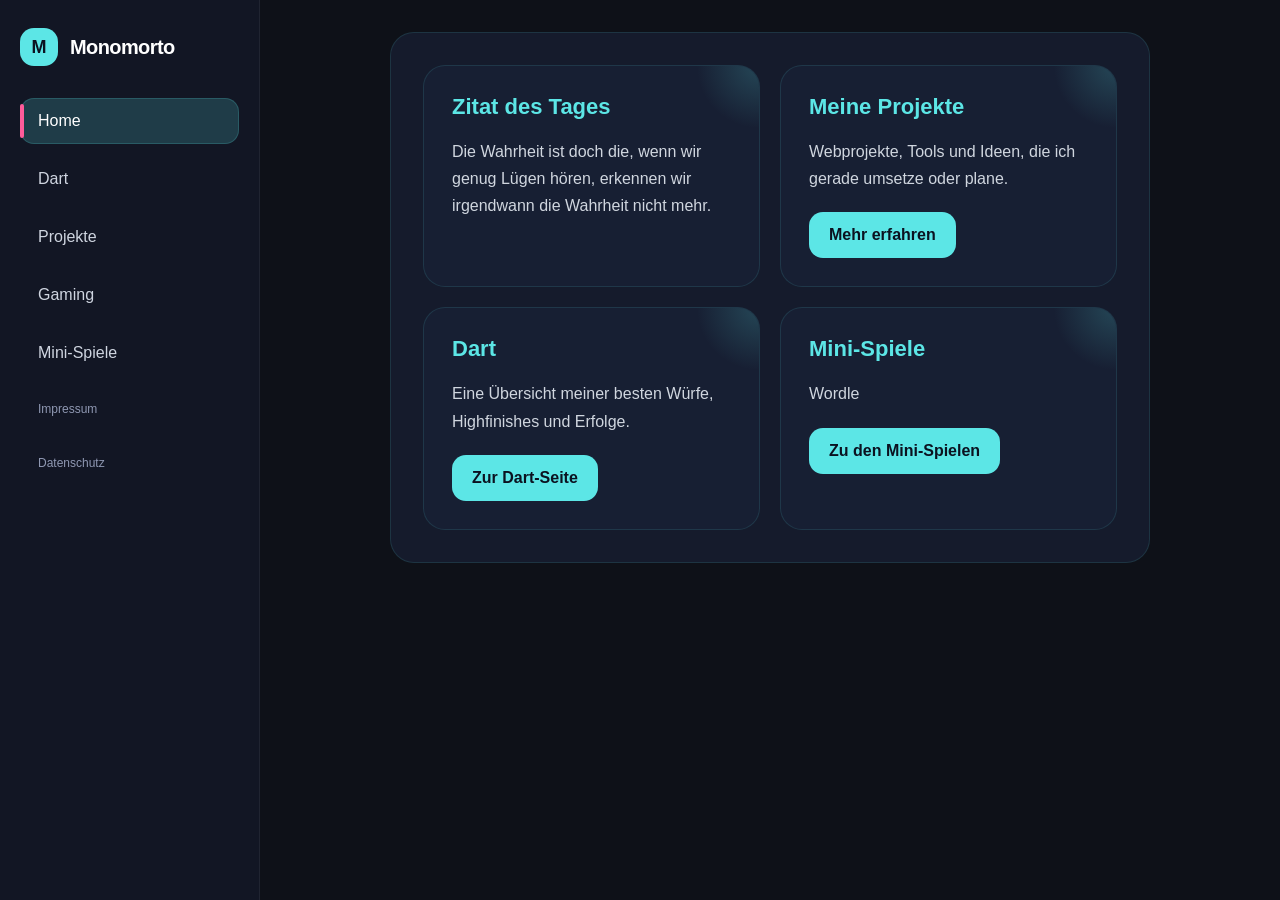
==== index.html @ f555e35b "Add daily quote section to homepage" ====
<!DOCTYPE html>
<html lang="de">
<head>
  <meta charset="UTF-8">
  <meta name="viewport" content="width=device-width, initial-scale=1.0">
  <meta name="robots" content="noindex, nofollow">
  <link rel="icon" type="image/png" href="images/output-onlinepngtools.png">
  <title>Monomorto</title>
  <link rel="stylesheet" href="styles.css">

  <style>
    /* ===== MOBILE FIX ===== */
    @media (max-width: 768px) {

      .app {
        display: flex;
        flex-direction: column;
      }

      /* Sidebar → oben */
      .sidebar {
        width: 100%;
        padding: 12px 16px;
        display: flex;
        flex-direction: column;
        align-items: flex-start;
      }

      .brand {
        display: flex;
        align-items: center;
        gap: 10px;
        margin-bottom: 10px;
      }

      .brand-title {
        font-size: 16px;
      }

      .sidebar-nav {
        display: flex;
        flex-wrap: wrap;
        gap: 8px;
        width: 100%;
      }

      .sidebar-nav li {
        margin: 0;
      }

      .sidebar-nav a {
        font-size: 13px;
        padding: 6px 10px;
      }

      /* Impressum / Datenschutz */
      .sidebar-nav li:last-child,
      .sidebar-nav li:nth-last-child(2) {
        width: 100%;
        margin-top: 4px;
      }

      /* Main */
      .main {
        padding: 12px;
      }

      /* Topbar */
      .topbar {
        display: flex;
        flex-direction: column;
        gap: 10px;
        align-items: flex-start;
      }

      .topbar h1 {
        font-size: 20px;
      }

      .topbar .button {
        width: 100%;
        text-align: center;
      }

      /* Grid */
      .grid {
        display: flex;
        flex-direction: column;
        gap: 12px;
        margin-top: 12px;
      }

      /* Cards */
      .card {
        width: 100%;
        padding: 16px;
      }

      .card h2 {
        font-size: 18px;
      }

      .card p {
        font-size: 14px;
      }

      /* Buttons */
      .card .button {
        display: block;
        width: 100%;
        text-align: center;
        margin-top: 8px;
      }
    }
  </style>
</head>

<body>
  <div class="app">

    <aside class="sidebar">
      <div class="brand">
        <span class="brand-blob">M</span>
        <div>
          <p class="brand-title">Monomorto</p>
        </div>
      </div>

      <ul class="sidebar-nav">
        <li><a href="index.html" class="active">Home</a></li>
        <li><a href="dart.html">Dart</a></li>
        <li><a href="projekte.html">Projekte</a></li>
        <li><a href="gaming.html">Gaming</a></li>
        <li><a href="minispiele.html">Mini-Spiele</a></li>

        <li style="margin-top: 12px;">
          <a href="impressum.html" style="font-size: 12px; color: #8f98b2;">Impressum</a>
        </li>
        <li>
          <a href="datenschutz.html" style="font-size: 12px; color: #8f98b2;">Datenschutz</a>
        </li>
      </ul>
    </aside>

    <main class="main">
      <section class="section">

        

        <div class="grid">

        <article class="card" id="daily-quote-card">
          <h2>Zitat des Tages</h2>
          <p id="daily-quote"></p>
        </article>


          <article class="card">
            <h2>Meine Projekte</h2>
            <p>Webprojekte, Tools und Ideen, die ich gerade umsetze oder plane.</p>
            <a href="projekte.html" class="button">Mehr erfahren</a>
          </article>

          <article class="card">
            <h2>Dart</h2>
            <p>Eine Übersicht meiner besten Würfe, Highfinishes und Erfolge.</p>
            <a href="dart.html" class="button">Zur Dart-Seite</a>
          </article>

          <article class="card">
            <h2>Mini-Spiele</h2>
            <p>Wordle</p>
            <a href="minispiele.html" class="button">Zu den Mini-Spielen</a>
          </article>

        </div>
      </section>
    </main>

  </div>
  <script>
    const dailyQuotes = [
      "Die Wahrheit ist doch die, wenn wir genug Lügen hören, erkennen wir irgendwann die Wahrheit nicht mehr."
    ];

    const now = new Date();
    const dayIndex = Math.floor(now.getTime() / 86400000) % dailyQuotes.length;
    const quoteEl = document.getElementById('daily-quote');

    if (quoteEl) {
      quoteEl.textContent = dailyQuotes[dayIndex];
    }
  </script>
</body>
</html>
---- styles.css ----
:root {
  color-scheme: dark;
  font-family: 'Inter', 'Segoe UI', Tahoma, Geneva, Verdana, sans-serif;
  background: #0e1118;
  color: #e7eaee;
}
* {
  box-sizing: border-box;
}
html, body {
  margin: 0;
  min-height: 100vh;
}
body {
  background: #0e1118;
  color: #e7eaee;
}
a {
  color: #ff5b9a;
  text-decoration: none;
}
a:hover {
  text-decoration: underline;
}
.app {
  display: flex;
  min-height: 100vh;
}
.sidebar {
  width: 260px;
  padding: 28px 20px;
  background: #121624;
  border-right: 1px solid rgba(255,255,255,0.06);
  position: fixed;
  height: 100vh;
  overflow-y: auto;
}
.brand {
  display: flex;
  align-items: center;
  gap: 12px;
  margin-bottom: 32px;
}
.brand-blob {
  width: 38px;
  height: 38px;
  border-radius: 14px;
  background: #5ce6e6;
  background-image: none;
  display: inline-flex;
  align-items: center;
  justify-content: center;
  color: #0b1220;
  font-weight: 700;
  font-size: 18px;
}
.brand-title {
  font-size: 20px;
  font-weight: 700;
  letter-spacing: -0.03em;
  margin: 0;
  color: #ffffff;
}
.sidebar-nav {
  list-style: none;
  padding: 0;
  margin: 0;
}
.sidebar-nav li {
  margin-bottom: 12px;
}
.sidebar-nav a {
  display: block;
  color: #cfd5e0;
  text-decoration: none;
  padding: 14px 18px;
  border-radius: 14px;
  transition: background 0.2s ease, color 0.2s ease, transform 0.2s ease;
  font-weight: 500;
  position: relative;
}
.sidebar-nav a.meta-link {
  font-size: 12px;
  color: #8f98b2;
  padding: 10px 14px;
}
.sidebar-nav a.meta-link:hover {
  background: rgba(92, 230, 230, 0.08);
  color: #ffffff;
}
.sidebar-nav a:hover {
  background: rgba(92, 230, 230, 0.12);
  color: #ffffff;
  transform: translateX(2px);
}
.sidebar-nav a.active {
  background: rgba(92,230,230,0.18);
  color: #ffffff;
  box-shadow: inset 0 0 0 1px rgba(92,230,230,0.18);
}
.sidebar-nav a.active::before {
  content: '';
  position: absolute;
  left: 0;
  top: 6px;
  bottom: 6px;
  width: 4px;
  border-radius: 4px;
  background: #ff5b9a;
}
.main {
  flex: 1;
  padding: 32px;
  margin-left: 260px;
}
.section {
  max-width: 760px;
  margin: 0 auto;
  background: rgba(22, 29, 45, 0.96);
  border: 1px solid rgba(92,230,230,0.12);
  border-radius: 24px;
  padding: 32px;
}
h1 {
  margin: 0 0 24px;
  font-size: 32px;
  color: #ffffff;
}
h2, h3 {
  margin: 0 0 18px;
  color: #5ce6e6;
}
h2 {
  font-size: 24px;
}
h3 {
  font-size: 20px;
}
p {
  margin: 0 0 20px;
  color: #d0d6df;
  line-height: 1.7;
}
.button {
  display: inline-flex;
  align-items: center;
  justify-content: center;
  padding: 14px 20px;
  background: #5ce6e6;
  background-image: none;
  color: #0b1220;
  text-decoration: none;
  border-radius: 14px;
  font-weight: 700;
  transition: transform 0.2s ease, opacity 0.2s ease;
}
.button:hover {
  transform: translateY(-2px);
  opacity: 0.95;
}
.youtube-preview {
  position: relative;
  width: 100%;
  padding-top: 56.25%;
  margin: 20px 0 16px;
  border-radius: 18px;
  overflow: hidden;
  border: 1px solid rgba(255,255,255,0.08);
  background: #0a0f1a;
}
.youtube-preview iframe {
  position: absolute;
  top: 0;
  left: 0;
  width: 100%;
  height: 100%;
  border: 0;
}
.section > div + div {
  margin-top: 60px;
}
.youtube-preview {
  display: none;
}
.topbar {
  display: flex;
  justify-content: space-between;
  align-items: center;
  gap: 12px;
  margin-bottom: 24px;
  padding: 20px;
  background: #121624;
  border: 1px solid rgba(92,230,230,0.12);
  border-radius: 22px;
  box-shadow: inset 0 0 0 1px rgba(255,255,255,0.02);
}
.topbar h1 {
  margin: 0;
  font-size: 28px;
  font-weight: 700;
  color: #ffffff;
  text-shadow: 0 1px 10px rgba(92,230,230,0.12);
}
.topbar a {
  display: inline-flex;
  align-items: center;
  justify-content: center;
  padding: 12px 18px;
  background: #1f2637;
  color: #e7eaee;
  text-decoration: none;
  border-radius: 14px;
  border: 1px solid rgba(255,255,255,0.08);
  transition: background 0.2s ease;
  font-weight: 600;
}
.topbar a:hover {
  background: #2f3851;
}
.grid {
  display: grid;
  grid-template-columns: repeat(auto-fit, minmax(240px, 1fr));
  gap: 20px;
}
.card {
  background: #171f33;
  border: 1px solid rgba(92,230,230,0.12);
  border-radius: 22px;
  padding: 28px;
  position: relative;
  overflow: hidden;
}
.card::after {
  content: '';
  position: absolute;
  top: 0;
  right: 0;
  width: 80px;
  height: 80px;
  background: radial-gradient(circle at top right, rgba(92,230,230,0.20), transparent 55%);
  pointer-events: none;
}
.card h2 {
  margin: 0 0 18px;
  font-size: 22px;
  color: #5ce6e6;
  font-weight: 700;
  position: relative;
  z-index: 1;
}
.card .count {
  font-size: 72px;
  font-weight: 800;
  margin: 0;
  color: #ffffff;
  letter-spacing: -0.06em;
}
.card small {
  color: #8f98b2;
  display: block;
  margin-top: 10px;
  font-size: 12px;
}
.entry-list {
  list-style: none;
  padding: 0;
  margin: 18px 0 0;
}
.entry-list li {
  color: #d0d6df;
  padding: 8px 0;
  border-bottom: 1px solid rgba(255,255,255,0.06);
  font-size: 14px;
  line-height: 1.6;
  position: relative;
}
.entry-list li:last-child {
  border-bottom: none;
}
.entry-list li::before {
  content: '';
  position: absolute;
  left: -10px;
  top: 50%;
  transform: translateY(-50%);
  width: 6px;
  height: 6px;
  border-radius: 50%;
  background: #ff5b9a;
}
.filter-panel {
  display: flex;
  flex-wrap: wrap;
  gap: 16px;
  align-items: flex-end;
  margin-bottom: 24px;
  padding: 20px;
  background: rgba(22, 29, 45, 0.96);
  border: 1px solid rgba(92,230,230,0.12);
  border-radius: 20px;
}
.filter-group {
  display: flex;
  flex-direction: column;
  min-width: 180px;
  flex: 1;
}
.filter-group label {
  font-size: 13px;
  color: #8f98b2;
  margin-bottom: 8px;
}
.filter-input {
  width: 100%;
  padding: 12px 14px;
  border-radius: 14px;
  border: 1px solid rgba(255,255,255,0.08);
  background: #122033;
  color: #e7eaee;
  font-size: 14px;
}
.filter-actions {
  display: flex;
  flex-wrap: wrap;
  gap: 10px;
  flex: 2;
}
.filter-button {
  padding: 12px 18px;
  border-radius: 14px;
  border: 1px solid rgba(255,255,255,0.08);
  background: #1f2637;
  color: #e7eaee;
  font-weight: 600;
  cursor: pointer;
  transition: transform 0.2s ease, background 0.2s ease;
}
.filter-button:hover,
.filter-button.active {
  background: #5ce6e6;
  color: #0b1220;
  transform: translateY(-1px);
}
.tab-content {
  margin-top: 28px;
}
.section-title {
  margin: 0 0 18px;
  color: #ff5b9a;
  font-size: 24px;
  letter-spacing: -0.02em;
}
.steam-account,
.top-games {
  padding: 22px;
  border-radius: 18px;
  background: rgba(255,255,255,0.03);
  border: 1px solid rgba(92,230,230,0.08);
  margin-bottom: 20px;
}
.steam-account p,
.top-games p {
  margin: 0.35rem 0;
  color: #d0d6df;
}
.steam-account strong {
  color: #5ce6e6;
}
.top-games ul {
  list-style: none;
  margin: 16px 0 0;
  padding: 0;
  display: grid;
  gap: 12px;
}
.top-games li {
  display: grid;
  grid-template-columns: minmax(0, 1fr) auto;
  align-items: center;
  gap: 14px;
  padding: 14px 16px;
  border-radius: 14px;
  background: rgba(255,255,255,0.04);
  border: 1px solid rgba(255,255,255,0.08);
}
.game-info {
  display: flex;
  align-items: center;
  gap: 12px;
  color: #e7eaee;
  font-weight: 500;
}
.game-info img {
  width: 24px;
  height: 24px;
  border-radius: 6px;
  object-fit: cover;
}
.game-info a {
  color: #ff5b9a;
  text-decoration: none;
}
.game-info a:hover {
  text-decoration: underline;
}
.playtime {
  color: #d0d6df;
  font-size: 0.95rem;
  white-space: nowrap;
}

/* Mobile Optimierung */
@media (max-width: 1024px) {
  .app {
    display: block;
  }
  
  .sidebar {
    width: 100%;
    max-width: 100%;
    min-width: 0;
    height: auto !important;
    position: relative !important;
    left: auto !important;
    right: auto !important;
    padding: 8px 12px;
    border-right: none;
    border-bottom: 1px solid rgba(255,255,255,0.06);
    overflow: visible;
    box-sizing: border-box;
  }
  
  .brand {
    margin-bottom: 8px;
  }
  
  .brand-title {
    font-size: 14px;
  }
  
  .brand-blob {
    width: 28px;
    height: 28px;
    font-size: 14px;
  }
  
  .sidebar-nav {
    display: block;
    min-width: 0;
  }
  
  .sidebar-nav li {
    margin-bottom: 8px;
  }
  
  .sidebar-nav a {
    display: block;
    width: 100%;
    box-sizing: border-box;
    padding: 10px 12px;
    font-size: 13px;
    border-radius: 10px;
    white-space: normal;
  }
  
  .main {
    margin-left: 0 !important;
    padding: 16px;
    flex: 1;
    width: 100%;
    min-width: 0;
  }
  
  .section {
    padding: 16px;
    margin: 0;
    max-width: 100%;
  }
  
  .topbar {
    flex-direction: column;
    align-items: flex-start;
    padding: 16px;
  }
  
  .topbar h1 {
    font-size: 22px;
  }
  
  .grid {
    grid-template-columns: 1fr;
  }
  
  .filter-panel {
    flex-direction: column;
    padding: 16px;
    gap: 12px;
  }
  
  .filter-group {
    min-width: auto;
  }
  
  .filter-actions {
    flex-direction: column;
    gap: 10px;
  }
  
  .filter-button {
    width: 100%;
  }
  
  .card {
    padding: 20px;
  }
  
  .card h2 {
    font-size: 18px;
  }
  
  .card .count {
    font-size: 48px;
  }
  
  .entry-list li {
    font-size: 13px;
    padding: 6px 0;
  }
  
  h1 {
    font-size: 24px;
  }
  
  h2 {
    font-size: 20px;
  }
  
  h3 {
    font-size: 18px;
  }
  
  .button {
    padding: 12px 16px;
    font-size: 14px;
    width: 100%;
    text-align: center;
  }
  
  .steam-account,
  .top-games {
    padding: 16px;
  }
  
  .top-games li {
    flex-direction: column;
    align-items: flex-start;
    gap: 10px;
  }
  
  .playtime {
    width: 100%;
    text-align: left;
  }
}

@media (max-width: 680px) {
  .sidebar-nav a {
    padding: 10px 14px;
    font-size: 13px;
  }
  
  .topbar {
    padding: 14px;
  }
  
  .main {
    padding: 12px;
  }
  
  .section {
    padding: 14px;
  }
}
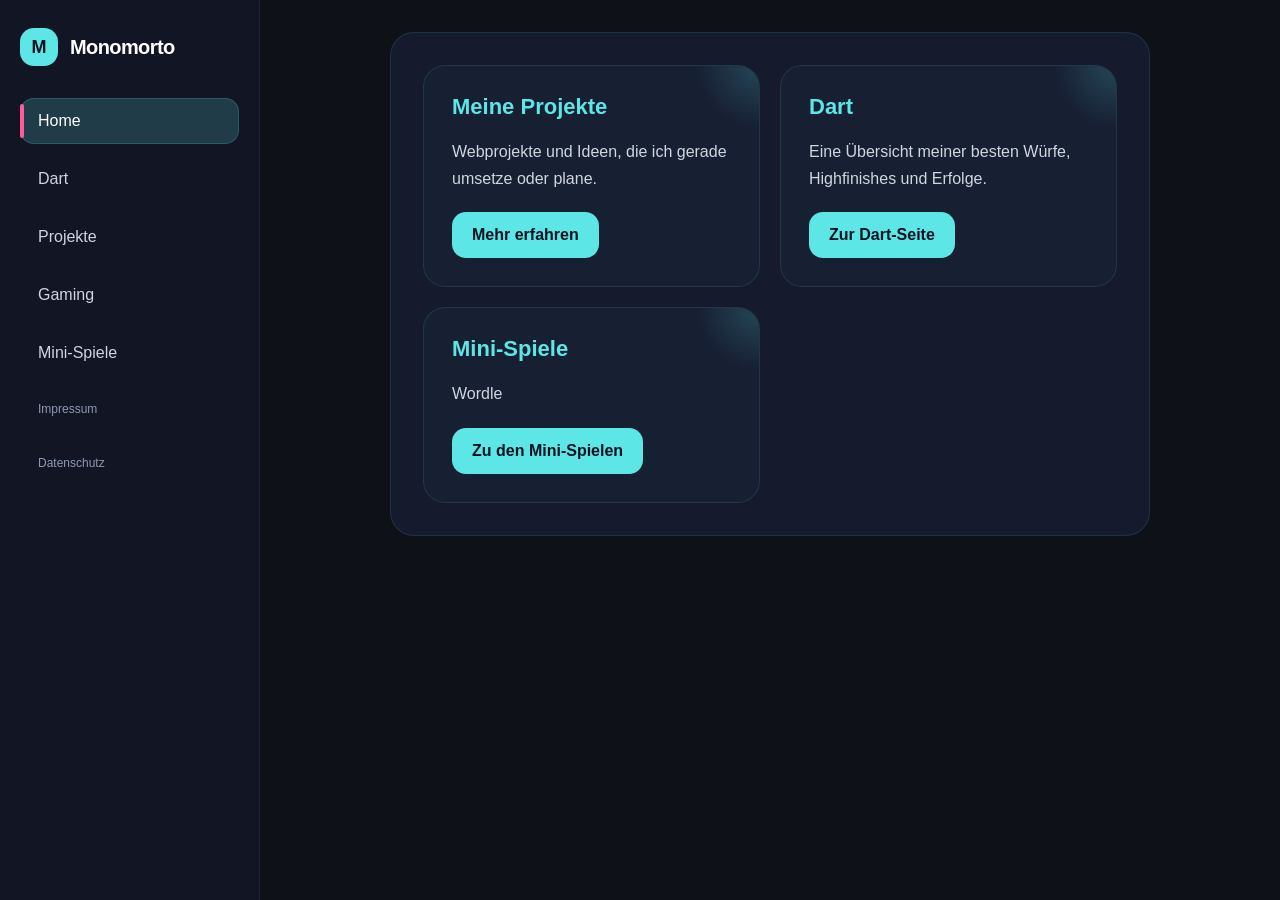
==== commit d66f8b61: "Zitate hinzugefügt" ====
--- a/index.html
+++ b/index.html
@@ -149,15 +149,9 @@
 
         <div class="grid">
 
-        <article class="card" id="daily-quote-card">
-          <h2>Zitat des Tages</h2>
-          <p id="daily-quote"></p>
-        </article>
-
-
           <article class="card">
             <h2>Meine Projekte</h2>
-            <p>Webprojekte, Tools und Ideen, die ich gerade umsetze oder plane.</p>
+            <p>Webprojekte und Ideen, die ich gerade umsetze oder plane.</p>
             <a href="projekte.html" class="button">Mehr erfahren</a>
           </article>
 
@@ -178,18 +172,5 @@
     </main>
 
   </div>
-  <script>
-    const dailyQuotes = [
-      "Die Wahrheit ist doch die, wenn wir genug Lügen hören, erkennen wir irgendwann die Wahrheit nicht mehr."
-    ];
-
-    const now = new Date();
-    const dayIndex = Math.floor(now.getTime() / 86400000) % dailyQuotes.length;
-    const quoteEl = document.getElementById('daily-quote');
-
-    if (quoteEl) {
-      quoteEl.textContent = dailyQuotes[dayIndex];
-    }
-  </script>
 </body>
 </html>
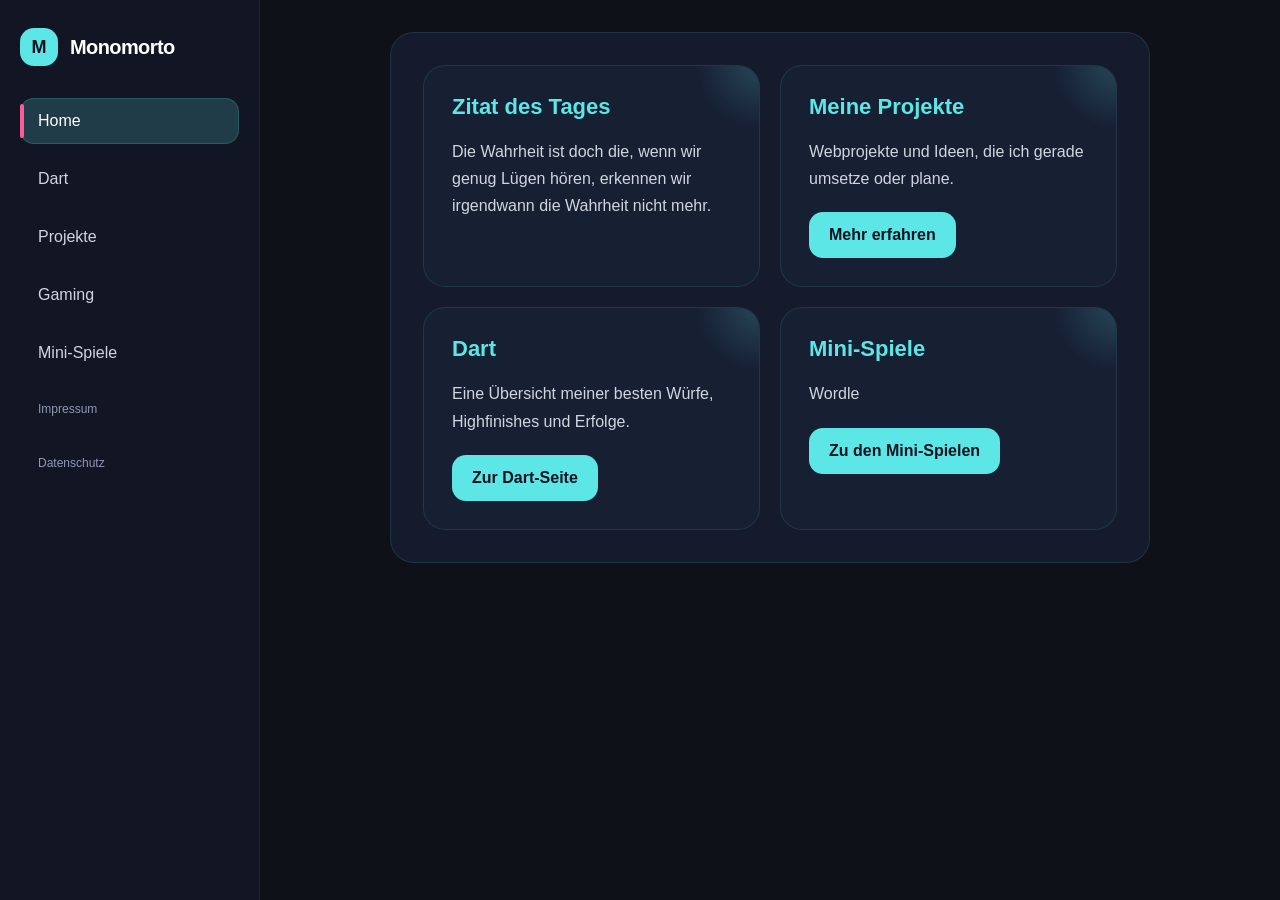
==== commit 1330f41f: "jetzt mit zitat" ====
--- a/index.html
+++ b/index.html
@@ -148,6 +148,12 @@
         
 
         <div class="grid">
+          <article class="card" id="daily-quote-card">
+          <h2>Zitat des Tages</h2>
+          <p id="daily-quote"></p>
+        </article>
+
+
 
           <article class="card">
             <h2>Meine Projekte</h2>
@@ -172,5 +178,18 @@
     </main>
 
   </div>
+  <script>
+    const dailyQuotes = [
+      "Die Wahrheit ist doch die, wenn wir genug Lügen hören, erkennen wir irgendwann die Wahrheit nicht mehr."
+    ];
+
+    const now = new Date();
+    const dayIndex = Math.floor(now.getTime() / 86400000) % dailyQuotes.length;
+    const quoteEl = document.getElementById('daily-quote');
+
+    if (quoteEl) {
+      quoteEl.textContent = dailyQuotes[dayIndex];
+    }
+  </script>
 </body>
 </html>
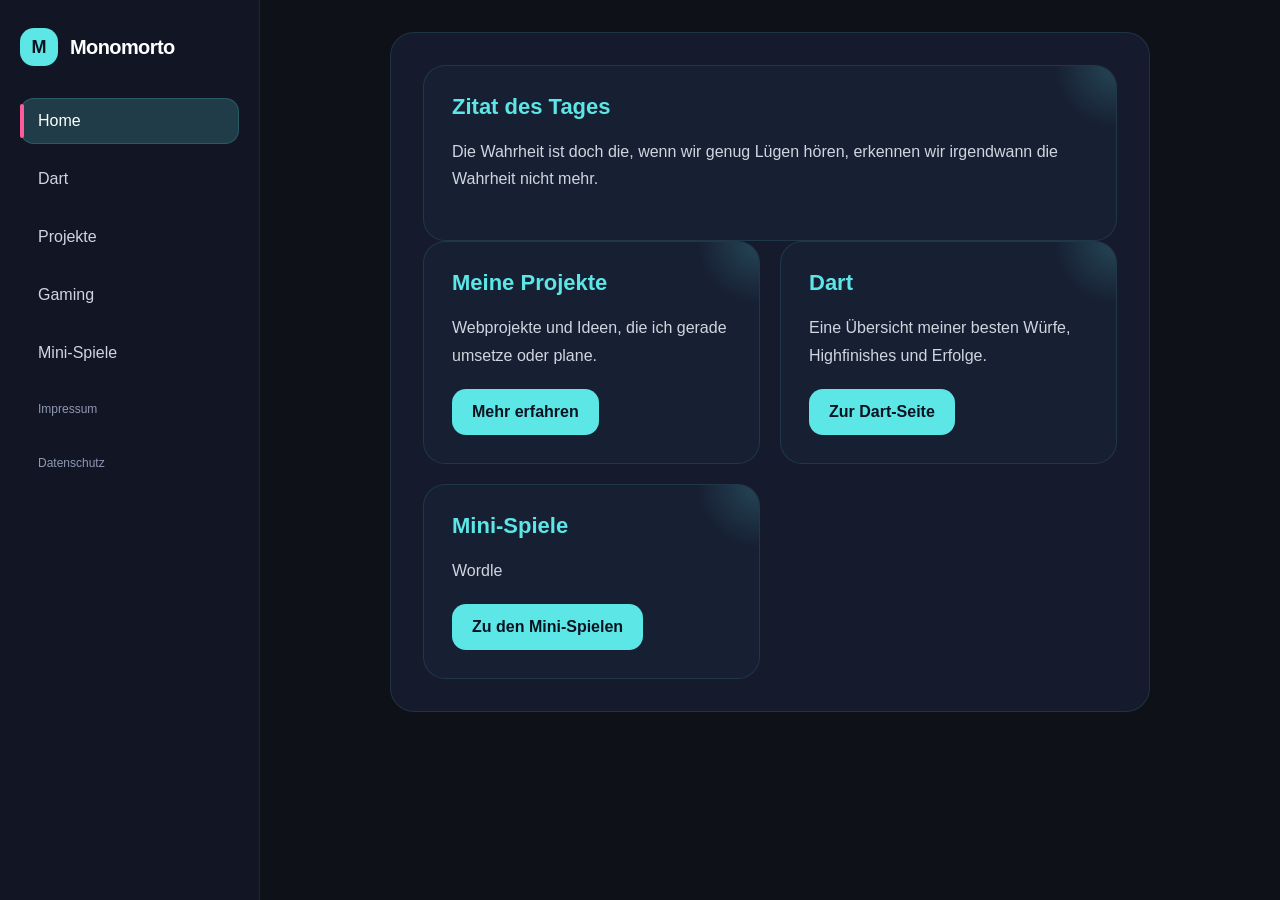
==== commit 10117ad0: "zitat umpositioniert" ====
--- a/index.html
+++ b/index.html
@@ -145,15 +145,12 @@
     <main class="main">
       <section class="section">
 
-        
-
-        <div class="grid">
-          <article class="card" id="daily-quote-card">
+        <article class="card" id="daily-quote-card">
           <h2>Zitat des Tages</h2>
           <p id="daily-quote"></p>
         </article>
 
-
+        <div class="grid">
 
           <article class="card">
             <h2>Meine Projekte</h2>
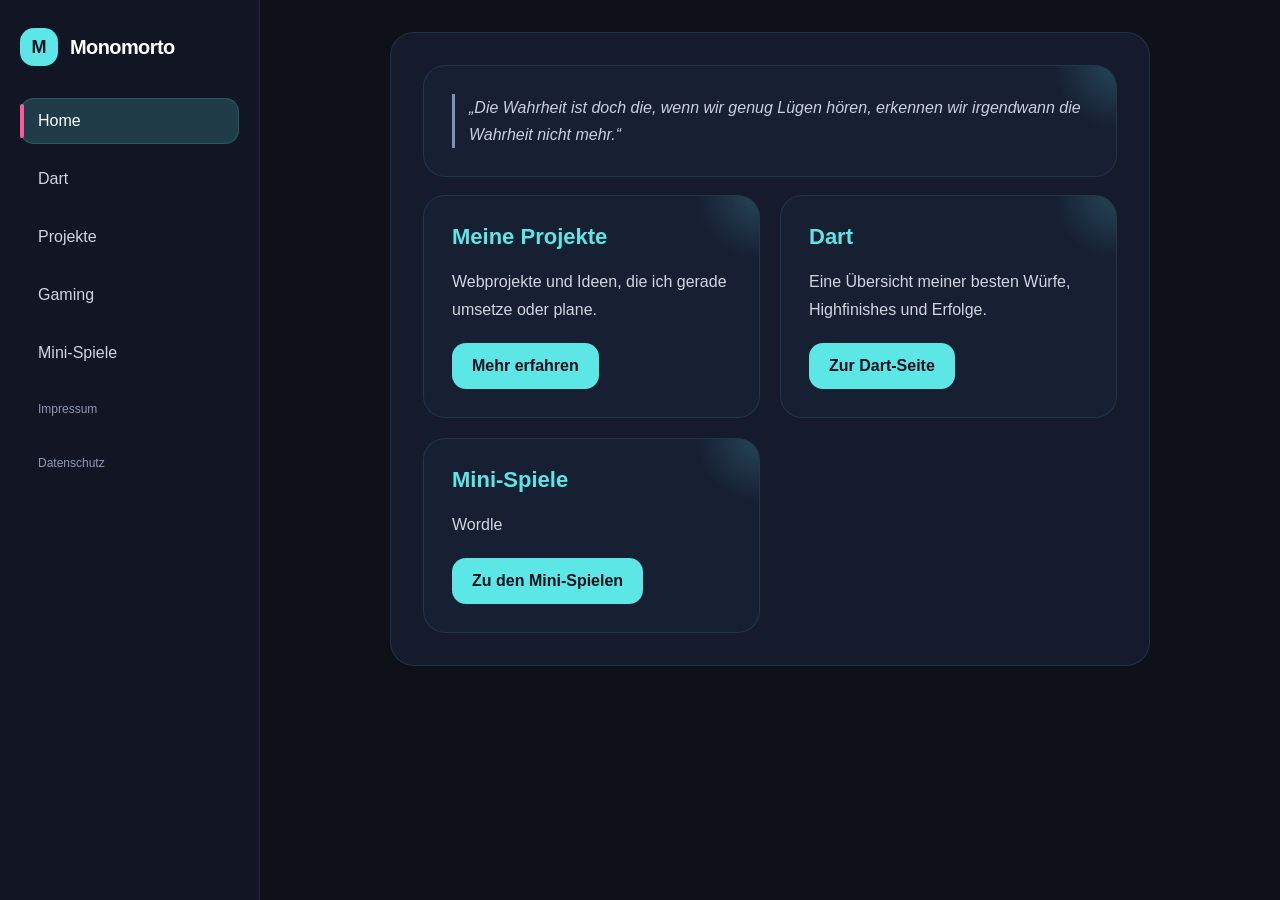
==== commit 6f0ae5ca: "anpassungen" ====
--- a/index.html
+++ b/index.html
@@ -112,6 +112,22 @@
         margin-top: 8px;
       }
     }
+
+    #daily-quote-section {
+      margin-bottom: 16px;
+    }
+
+    #daily-quote-section h2 {
+      margin: 0 0 8px 0;
+    }
+
+    #daily-quote {
+      margin: 0;
+      padding-left: 14px;
+      border-left: 3px solid #7f8fb5;
+      color: #c8d0e0;
+      font-style: italic;
+    }
   </style>
 </head>
 
@@ -146,10 +162,10 @@
       <section class="section">
 
         <article class="card" id="daily-quote-card">
-          <h2>Zitat des Tages</h2>
           <p id="daily-quote"></p>
         </article>
 
+      </br>
         <div class="grid">
 
           <article class="card">
@@ -185,7 +201,7 @@
     const quoteEl = document.getElementById('daily-quote');
 
     if (quoteEl) {
-      quoteEl.textContent = dailyQuotes[dayIndex];
+      quoteEl.textContent = `„${dailyQuotes[dayIndex]}“`;
     }
   </script>
 </body>
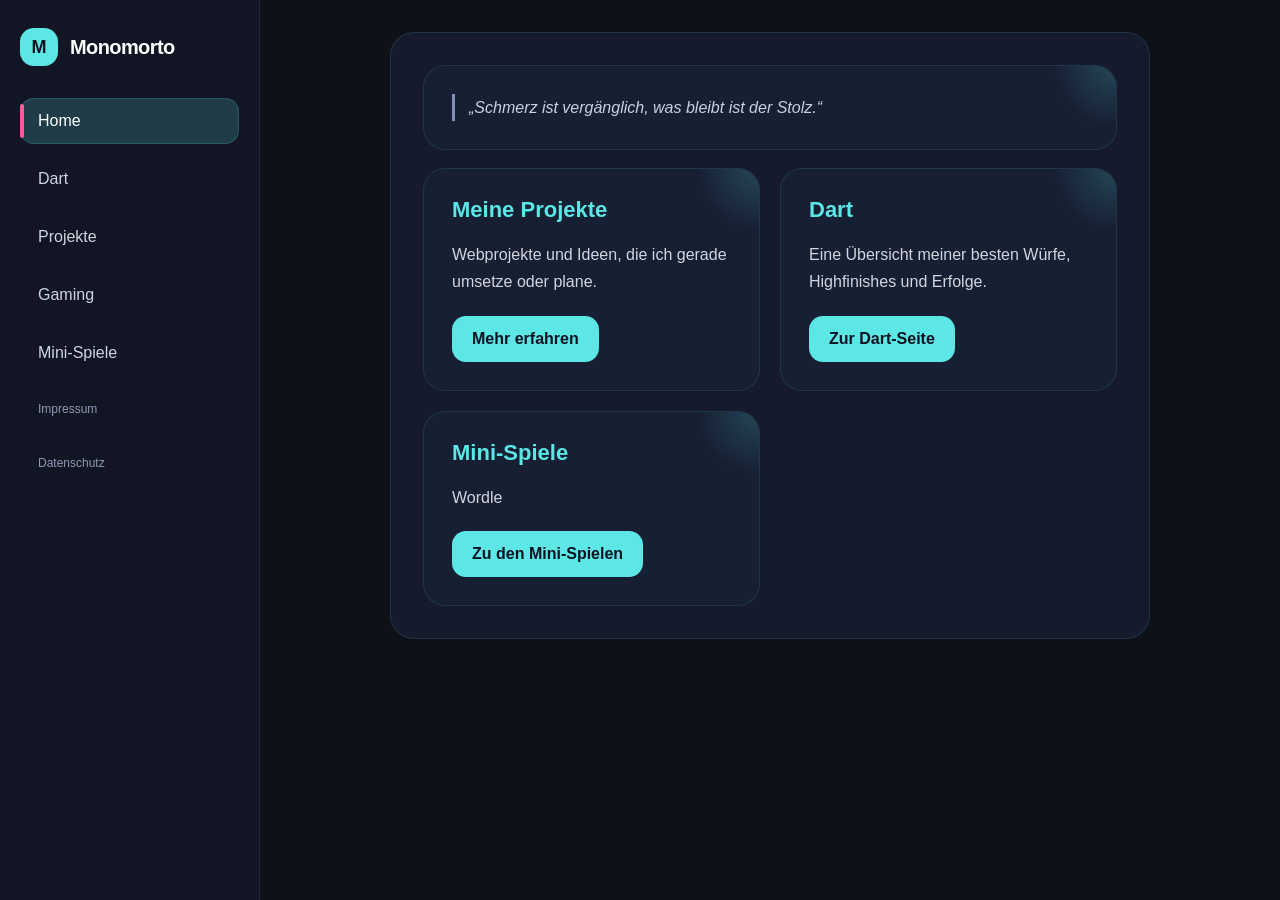
==== commit a18d6c38: "Zitate mit Autor falls bekannt" ====
--- a/index.html
+++ b/index.html
@@ -193,15 +193,33 @@
   </div>
   <script>
     const dailyQuotes = [
-      "Die Wahrheit ist doch die, wenn wir genug Lügen hören, erkennen wir irgendwann die Wahrheit nicht mehr."
+      {
+        text: "Die Wahrheit ist doch die, wenn wir genug Lügen hören, erkennen wir irgendwann die Wahrheit nicht mehr."
+      },
+      {
+        text: "Schmerz ist vergänglich, was bleibt ist der Stolz.",
+        author: "Kollegah"
+      }
     ];
 
     const now = new Date();
     const dayIndex = Math.floor(now.getTime() / 86400000) % dailyQuotes.length;
     const quoteEl = document.getElementById('daily-quote');
+    const authorEl = document.getElementById('daily-quote-author');
+    const currentQuote = dailyQuotes[dayIndex];
 
     if (quoteEl) {
-      quoteEl.textContent = `„${dailyQuotes[dayIndex]}“`;
+      quoteEl.textContent = `„${currentQuote.text}“`;
+    }
+
+    if (authorEl) {
+      if (currentQuote.author) {
+        authorEl.textContent = `— ${currentQuote.author}`;
+        authorEl.hidden = false;
+      } else {
+        authorEl.textContent = '';
+        authorEl.hidden = true;
+      }
     }
   </script>
 </body>
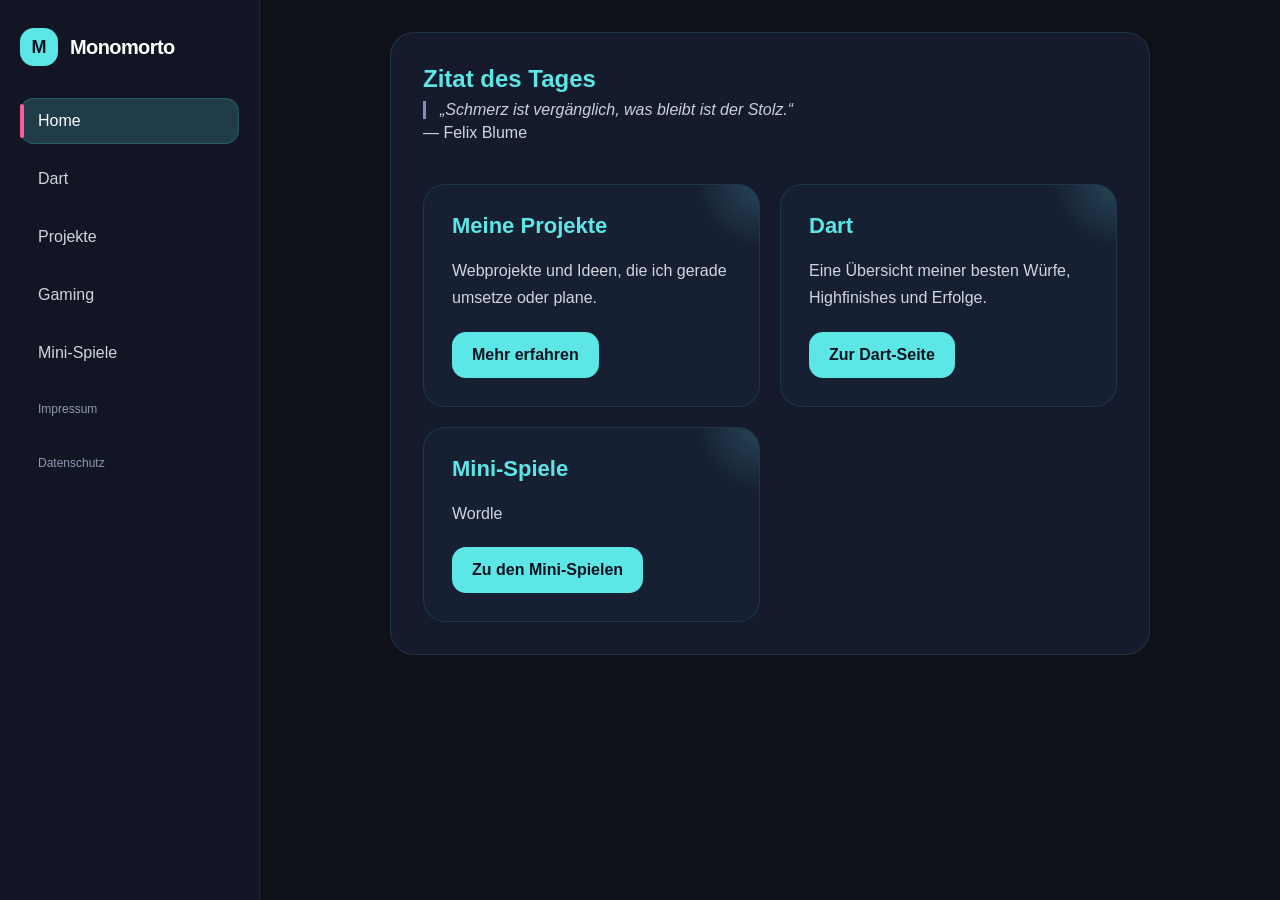
==== commit 7875d7a3: "fehlerbehb." ====
--- a/index.html
+++ b/index.html
@@ -161,9 +161,12 @@
     <main class="main">
       <section class="section">
 
-        <article class="card" id="daily-quote-card">
-          <p id="daily-quote"></p>
-        </article>
+        <section id="daily-quote-section" aria-label="Zitat des Tages">
+          <h2>Zitat des Tages</h2>
+          <blockquote id="daily-quote"></blockquote>
+          <p id="daily-quote-author" hidden></p>
+        </section>
+
 
       </br>
         <div class="grid">
@@ -198,7 +201,15 @@
       },
       {
         text: "Schmerz ist vergänglich, was bleibt ist der Stolz.",
-        author: "Kollegah"
+        author: "Felix Blume"
+      },
+      {
+        text: "Letztendlich ist Leben vergänglich, nur die Seele beständig, unser Körper nichts als ein temporäres Gefängnis.",
+        author: "Felix Blume"
+      },
+      {
+        text: "Wer zu viel sieht, passt am Ende nirgends mehr rein.",
+        author: "Friedrich Nietzsche"
       }
     ];
 
